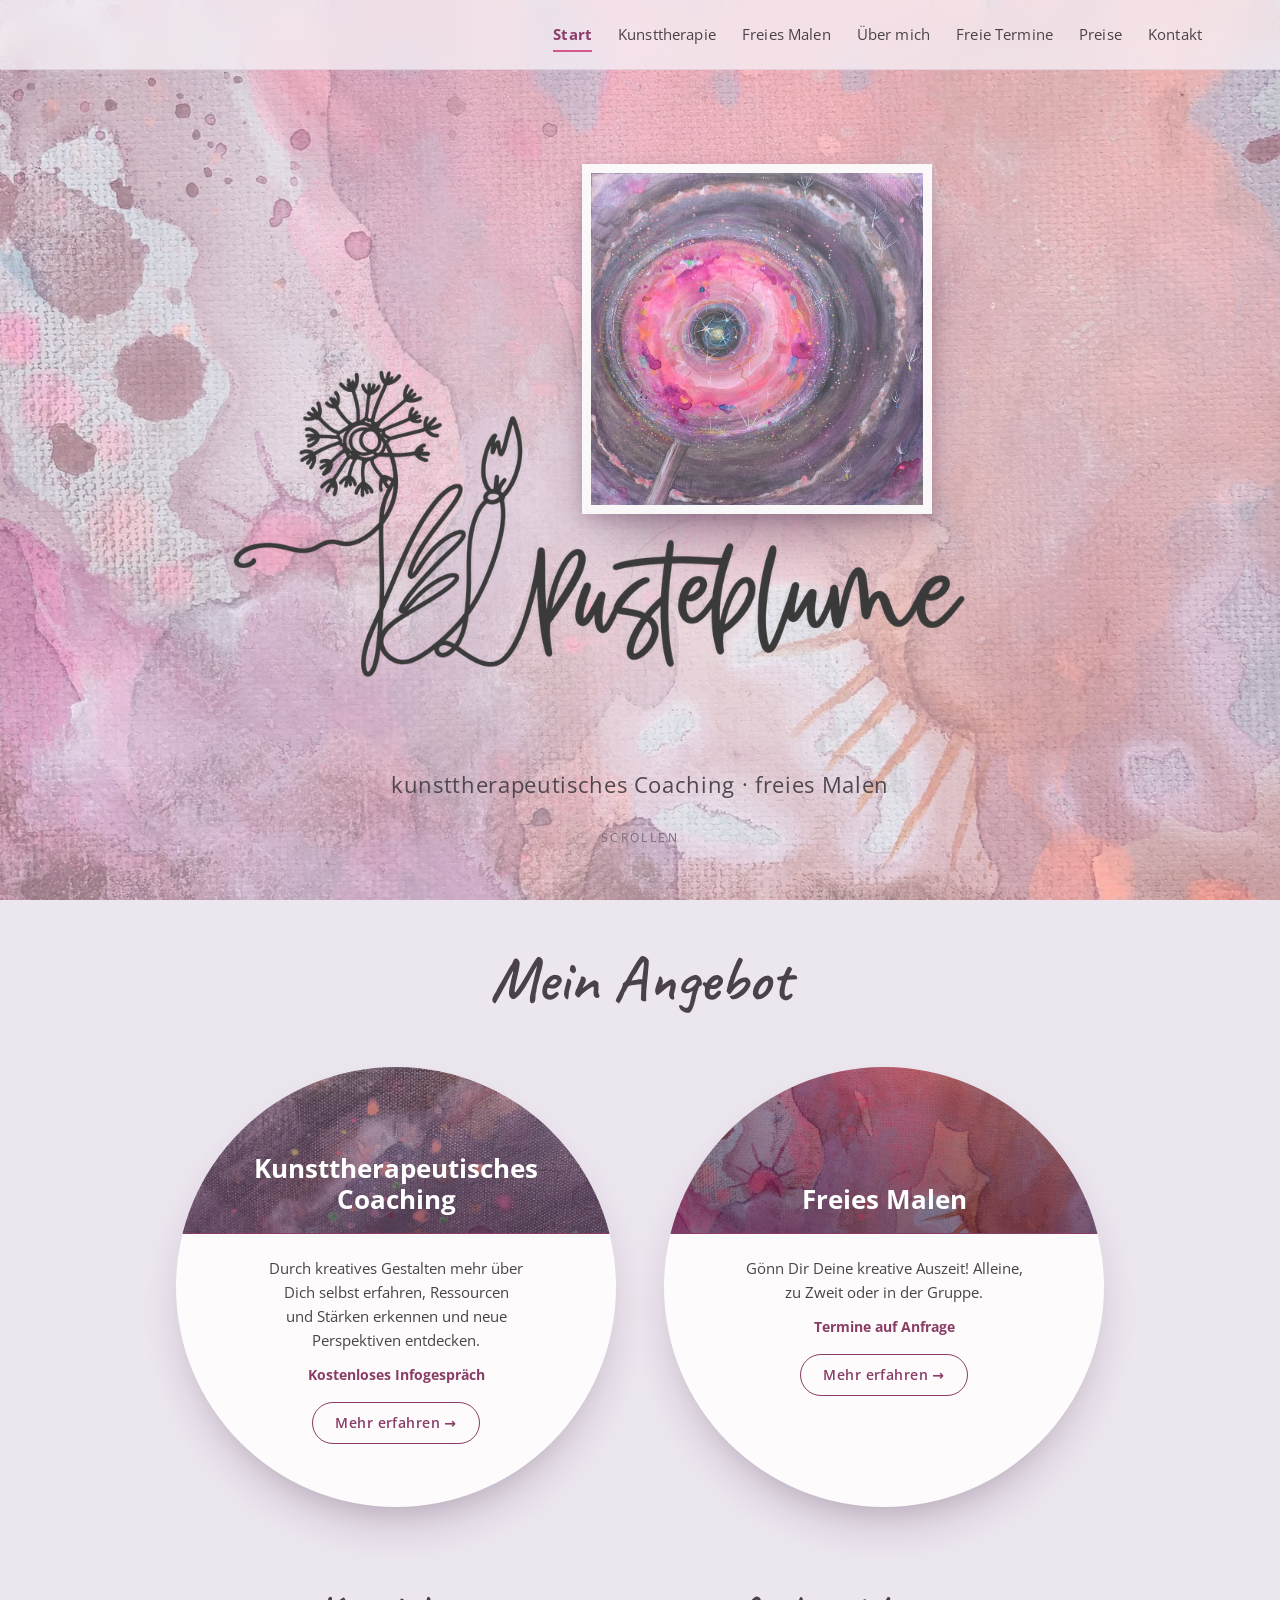
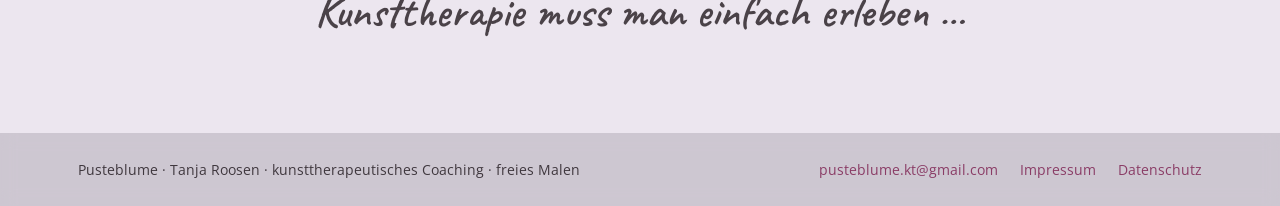
==== index.html @ 1e56caef "Update versioning for CSS and JS assets to v6; enhance hero section layout and styles" ====
<!DOCTYPE html>
<html lang="de">
<head>
<meta charset="utf-8">
<meta name="viewport" content="width=device-width, initial-scale=1">
<title>Pusteblume – kunsttherapeutisches Coaching · freies Malen</title>
<meta name="description" content="Pusteblume – kunsttherapeutisches Coaching und freies Malen mit Tanja Roosen. Kostenloses Infogespräch.">
<meta property="og:title" content="Pusteblume – kunsttherapeutisches Coaching · freies Malen">
<meta property="og:description" content="Pusteblume – kunsttherapeutisches Coaching und freies Malen mit Tanja Roosen. Kostenloses Infogespräch.">
<meta property="og:type" content="website">
<meta property="og:image" content="assets/img/og-image.jpg">
<meta name="theme-color" content="#f6f0f6">
<link rel="icon" type="image/png" href="assets/img/favicon.png">
<link rel="apple-touch-icon" href="assets/img/apple-touch-icon.png">
<link rel="preload" href="assets/fonts/opensans-latin.woff2" as="font" type="font/woff2" crossorigin>
<link rel="stylesheet" href="assets/css/style.css?v=6">
<script defer src="https://stats.liminal-v.de/script.js" data-website-id="0924e487-20f0-47fb-a260-cd0d172adaa6"></script>
</head>
<body>
<div class="bg" aria-hidden="true"></div>
<div class="bg-veil" aria-hidden="true"></div>
<div class="bg-start" aria-hidden="true"></div>

<a class="skip-link" href="#inhalt">Zum Inhalt springen</a>
<div class="page">
  <header class="site-header">
    <div class="site-header__inner">
      <a class="site-header__logo" href="index.html" style="opacity:0"><img src="assets/img/logo.webp" alt="Pusteblume – zur Startseite" width="102" height="44"></a>
      <button class="nav-toggle" type="button" aria-expanded="false" aria-controls="nav" aria-label="Menü öffnen">
        <span></span><span></span><span></span>
      </button>
      <nav class="nav" id="nav" aria-label="Hauptnavigation">
        <a href="index.html" aria-current="page">Start</a>
        <a href="kunsttherapie.html">Kunsttherapie</a>
        <a href="freies-malen.html">Freies Malen</a>
        <a href="ueber-mich.html">Über mich</a>
        <a href="termine.html">Freie Termine</a>
        <a href="preise.html">Preise</a>
        <a href="kontakt.html">Kontakt</a>
      </nav>
    </div>
  </header>

  <main id="inhalt">

    <section class="hero">
      <div class="hero__content">
        <div class="hero__art">
          <div class="hero__painting">
            <img src="assets/img/startbild.webp" alt="Gemälde einer Pusteblume" width="1100" height="1100" fetchpriority="high">
          </div>
          <img class="hero__logo" src="assets/img/logo.webp" alt="Pusteblume" width="1000" height="433">
        </div>
        <h1 class="hero__tagline">kunsttherapeutisches Coaching · freies Malen</h1>
      </div>
      <div class="hero__scroll" aria-hidden="true">scrollen</div>
    </section>

    <section class="offers" id="angebot" aria-labelledby="angebot-title">
      <h2 class="offers__title" id="angebot-title">Mein Angebot</h2>
      <div class="offers__grid">
        <article class="offer">
          <div class="offer__head">
            <div class="offer__bg" style="background-image:url('assets/img/leinwand-lila.webp')"></div>
            <h3>Kunsttherapeutisches Coaching</h3>
          </div>
          <div class="offer__body">
            <p>Durch kreatives Gestalten mehr über Dich selbst erfahren, Ressourcen und Stärken erkennen und neue Perspektiven entdecken.</p>
            <p class="offer__note">Kostenloses Infogespräch</p>
            <a class="btn btn--outline btn--pill" href="kunsttherapie.html">Mehr erfahren →</a>
          </div>
        </article>
        <article class="offer">
          <div class="offer__head">
            <div class="offer__bg" style="background-image:url('assets/img/aquarell-orange.webp')"></div>
            <h3>Freies Malen</h3>
          </div>
          <div class="offer__body">
            <p>Gönn Dir Deine kreative Auszeit! Alleine, zu Zweit oder in der Gruppe.</p>
            <p class="offer__note">Termine auf Anfrage</p>
            <a class="btn btn--outline btn--pill" href="freies-malen.html">Mehr erfahren →</a>
          </div>
        </article>
      </div>

      <p class="closing">Kunsttherapie muss man einfach erleben …</p>
    </section>
  </main>

  <footer class="site-footer">
    <div class="site-footer__inner">
      <div>Pusteblume · Tanja Roosen · kunsttherapeutisches Coaching · freies Malen</div>
      <div class="site-footer__links">
        <a href="mailto:pusteblume.kt@gmail.com">pusteblume.kt@gmail.com</a>
        <a href="impressum.html">Impressum</a>
        <a href="datenschutz.html">Datenschutz</a>
      </div>
    </div>
  </footer>
</div>

<script src="assets/js/config.js?v=6"></script>
<script src="assets/js/main.js?v=6"></script>
</body>
</html>
---- assets/css/style.css ----
/* ==========================================================================
   Pusteblume – kunsttherapeutisches Coaching · freies Malen
   ========================================================================== */

/* ---------- Schriften (lokal eingebunden, keine Verbindung zu Google) ---------- */

@font-face {
  font-family: 'Caveat'; font-style: normal; font-weight: 500 600; font-display: swap;
  src: url('../fonts/caveat-latin-ext.woff2') format('woff2');
  unicode-range: U+0100-02BA, U+02BD-02C5, U+02C7-02CC, U+02CE-02D7, U+02DD-02FF, U+0304, U+0308, U+0329, U+1D00-1DBF, U+1E00-1E9F, U+1EF2-1EFF, U+2020, U+20A0-20AB, U+20AD-20C4, U+2113, U+2C60-2C7F, U+A720-A7FF;
}

@font-face {
  font-family: 'Caveat'; font-style: normal; font-weight: 500 600; font-display: swap;
  src: url('../fonts/caveat-latin.woff2') format('woff2');
  unicode-range: U+0000-00FF, U+0131, U+0152-0153, U+02BB-02BC, U+02C6, U+02DA, U+02DC, U+0304, U+0308, U+0329, U+2000-206F, U+20AC, U+2122, U+2191, U+2193, U+2212, U+2215, U+FEFF, U+FFFD;
}

@font-face {
  font-family: 'Open Sans'; font-style: normal; font-weight: 400 700; font-display: swap;
  src: url('../fonts/opensans-latin-ext.woff2') format('woff2');
  unicode-range: U+0100-02BA, U+02BD-02C5, U+02C7-02CC, U+02CE-02D7, U+02DD-02FF, U+0304, U+0308, U+0329, U+1D00-1DBF, U+1E00-1E9F, U+1EF2-1EFF, U+2020, U+20A0-20AB, U+20AD-20C4, U+2113, U+2C60-2C7F, U+A720-A7FF;
}

@font-face {
  font-family: 'Open Sans'; font-style: normal; font-weight: 400 700; font-display: swap;
  src: url('../fonts/opensans-latin.woff2') format('woff2');
  unicode-range: U+0000-00FF, U+0131, U+0152-0153, U+02BB-02BC, U+02C6, U+02DA, U+02DC, U+0304, U+0308, U+0329, U+2000-206F, U+20AC, U+2122, U+2191, U+2193, U+2212, U+2215, U+FEFF, U+FFFD;
}

:root {
  --text: #4a4248;
  --text-soft: #5e5560;
  --text-muted: #7a6c78;
  --accent: #8a3d66;
  --accent-hover: #a2467a;
  --accent-bright: #c2457f;
  --dot: #d6578c;
  --paper: #fdfbfc;
  --card: rgba(250, 246, 250, 0.88);
  --border: #cbbcca;
  --line: rgba(120, 90, 120, 0.12);
  --shadow: 0 24px 50px -22px rgba(70, 40, 70, 0.45);
  --shadow-soft: 0 20px 44px -26px rgba(70, 40, 70, 0.4);
  --font-script: 'Caveat', cursive;
  --font-body: 'Open Sans', system-ui, sans-serif;
  --container: 1180px;
  --gutter: 28px;
  --header-h: 69px;
}

@media (max-width: 860px) {
  :root { --gutter: 20px; --header-h: 61px; }
}

*, *::before, *::after { box-sizing: border-box; }

[hidden] { display: none !important; }

html, body { margin: 0; padding: 0; }
html { background: #efe5ec; }
html {
  scroll-behavior: smooth;
  scroll-padding-top: calc(var(--header-h) + 16px);
  -webkit-text-size-adjust: 100%;
  text-size-adjust: 100%;
}

body {
  font-family: var(--font-body);
  color: var(--text);
  background: #ece6ef;
  -webkit-font-smoothing: antialiased;
  -webkit-tap-highlight-color: transparent;
  line-height: 1.5;
}
body.nav-open { overflow: hidden; }

img { max-width: 100%; height: auto; display: block; }

a { color: var(--accent); text-decoration: none; transition: color .2s; }
a:hover { color: var(--accent-bright); }

input, textarea, select, button { font-family: inherit; }

:focus-visible { outline: 2px solid var(--dot); outline-offset: 3px; }

.skip-link {
  position: absolute; left: 12px; top: -60px; z-index: 100;
  background: var(--accent); color: #fff; padding: 10px 16px; font-size: 14px; font-weight: 600;
}
.skip-link:focus { top: 12px; color: #fff; }

/* ---------- Hintergrund ---------- */

.bg, .bg-veil, .bg-start { position: fixed; inset: 0; z-index: 0; }
.bg { background: url('../img/bg-aquarell-rosa.webp') center / cover no-repeat; }
.bg-veil { background: rgba(247, 242, 246, 0.68); }
.bg-start { pointer-events: none; }
.bg-start::before, .bg-start::after { content: ""; position: absolute; inset: 0; }
.bg-start::before {
  background: url('../img/bg-aquarell-orange.webp') center / cover no-repeat;
  filter: hue-rotate(-10deg) saturate(0.85) brightness(1.04);
}
.bg-start::after {
  background: radial-gradient(ellipse at 50% 55%,
    rgba(255, 247, 250, 0.75) 0%, rgba(255, 244, 248, 0.5) 50%, rgba(255, 242, 247, 0.35) 100%);
}

.page {
  position: relative; z-index: 1;
  min-height: 100vh;
  display: flex; flex-direction: column;
}
main { flex: 1; }

/* ---------- Header & Navigation ---------- */

.site-header {
  position: sticky; top: 0; z-index: 20;
  background: rgba(246, 240, 246, 0.78);
  -webkit-backdrop-filter: blur(12px); backdrop-filter: blur(12px);
  border-bottom: 1px solid var(--line);
}
.site-header__inner {
  max-width: var(--container); margin: 0 auto; padding: 12px var(--gutter);
  min-height: var(--header-h);
  display: flex; align-items: center; justify-content: space-between; gap: 24px;
}
.site-header__logo { display: flex; align-items: center; flex: none; transition: opacity .3s; }
.site-header__logo img { height: 44px; width: auto; }

.nav { display: flex; align-items: center; gap: 2px 26px; }
.nav a {
  position: relative; padding: 8px 0; font-size: 15px; letter-spacing: 0.01em;
  color: var(--text); white-space: nowrap;
}
.nav a::after {
  content: ""; position: absolute; left: 0; right: 0; bottom: 2px; height: 1.5px;
  background: var(--dot); transform: scaleX(0); transform-origin: left; transition: transform .25s ease;
}
.nav a:hover { color: var(--accent); }
.nav a:hover::after { transform: scaleX(1); opacity: .5; }
.nav a[aria-current="page"] { color: var(--accent); font-weight: 700; }
.nav a[aria-current="page"]::after { transform: scaleX(1); opacity: 1; }

.nav-toggle {
  display: none; position: relative; width: 44px; height: 44px; margin-right: -10px;
  border: none; background: none; padding: 0; cursor: pointer; color: var(--text);
}
.nav-toggle span {
  position: absolute; left: 11px; right: 11px; height: 1.8px; border-radius: 2px;
  background: currentColor; transition: transform .3s ease, opacity .2s ease;
}
.nav-toggle span:nth-child(1) { top: 15px; }
.nav-toggle span:nth-child(2) { top: 21px; }
.nav-toggle span:nth-child(3) { top: 27px; }
.nav-toggle[aria-expanded="true"] span:nth-child(1) { transform: translateY(6px) rotate(45deg); }
.nav-toggle[aria-expanded="true"] span:nth-child(2) { opacity: 0; }
.nav-toggle[aria-expanded="true"] span:nth-child(3) { transform: translateY(-6px) rotate(-45deg); }

@media (max-width: 1000px) {
  .nav { gap: 2px 18px; }
  .nav a { font-size: 14px; }
}

@media (max-width: 860px) {
  .site-header { -webkit-backdrop-filter: none; backdrop-filter: none; background: rgba(247, 241, 247, 0.96); }
  .site-header__inner { padding-top: 8px; padding-bottom: 8px; }
  .site-header__logo img { height: 38px; }
  .nav-toggle { display: block; }

  .nav {
    /* absolute statt fixed: backdrop-filter am Header wäre sonst der Bezugsrahmen */
    position: absolute; left: 0; right: 0; top: 100%;
    height: calc(100vh - var(--header-h)); height: calc(100dvh - var(--header-h));
    flex-direction: column; align-items: stretch; gap: 0;
    padding: 12px var(--gutter) calc(32px + env(safe-area-inset-bottom));
    background: rgba(246, 240, 246, 0.98);
    overflow-y: auto; overscroll-behavior: contain;
    display: none;
  }
  .nav.is-open { display: flex; animation: nav-in .22s ease; }
  .nav a {
    display: flex; align-items: center; gap: 12px;
    padding: 16px 4px; font-size: 19px; border-bottom: 1px solid var(--line);
  }
  .nav a::after { display: none; }
  .nav a[aria-current="page"]::before {
    content: ""; width: 8px; height: 8px; border-radius: 50%; background: var(--dot); flex: none;
  }
}

@keyframes nav-in { from { opacity: 0; transform: translateY(-8px); } to { opacity: 1; transform: none; } }

/* ---------- Typografie & Bausteine ---------- */

.eyebrow {
  font-size: 13px; letter-spacing: 0.18em; text-transform: uppercase;
  color: var(--accent); font-weight: 600;
}
.script-title {
  margin: 0; font-family: var(--font-script); font-weight: 600;
  font-size: clamp(44px, 7vw, 60px); line-height: 1.05; color: var(--text);
}
.lead { margin: 0; font-size: 17px; line-height: 1.75; text-wrap: pretty; }
.lead--strong { font-size: 18px; font-weight: 600; }

.stack { display: flex; flex-direction: column; gap: 22px; }
.stack--tight { gap: 16px; }
.stack .eyebrow + .script-title,
.stack .eyebrow + .kt-title { margin-top: -6px; }

.btn {
  display: inline-flex; align-items: center; justify-content: center; gap: 8px;
  min-height: 46px; border: 1.5px solid var(--accent); background: var(--accent); color: #fff;
  padding: 11px 24px; font-size: 14px; font-weight: 600; letter-spacing: 0.03em; line-height: 1.3;
  cursor: pointer; text-align: center; transition: background .2s, color .2s, border-color .2s;
}
.btn:hover { background: var(--accent-hover); border-color: var(--accent-hover); color: #fff; }
.btn--outline { background: transparent; color: var(--accent); }
.btn--outline:hover { background: var(--accent); border-color: var(--accent); color: #fff; }
.btn--pill { border-radius: 999px; min-height: 42px; padding: 8px 22px; }

.btn-row { display: flex; gap: 14px; flex-wrap: wrap; margin-top: 8px; }

.photo-frame {
  background: #f7f3f6; padding: 10px;
  box-shadow: 0 24px 50px -20px rgba(70, 40, 70, 0.45);
}
.photo-frame img { width: 100%; height: auto; }

.section {
  max-width: var(--container); margin: 0 auto; padding: 72px var(--gutter) 110px;
}
.split {
  display: grid; grid-template-columns: repeat(auto-fit, minmax(min(100%, 420px), 1fr));
  gap: 64px; align-items: start;
}
.split--center { align-items: center; }
/* Einspaltig: Bilder nicht über die ganze Breite aufblähen */
@media (max-width: 904px) {
  .split > .photo-frame, .split > .art-frame { width: calc(100% - 12px); max-width: 520px; justify-self: center; }
}
.measure { max-width: 760px; }

@media (max-width: 860px) {
  .section { padding: 40px var(--gutter) 72px; }
  .split { gap: 36px; }
  .lead { font-size: 16px; line-height: 1.7; hyphens: auto; -webkit-hyphens: auto; }
  .lead--strong { font-size: 17px; }
  .stack { gap: 18px; }
}

@media (max-width: 520px) {
  .btn-row .btn, .cta-box .btn, .price-footer .btn, .form button[type="submit"] { width: 100%; }
}

/* ---------- Startseite ---------- */

.hero {
  min-height: calc(100vh - var(--header-h)); min-height: calc(100svh - var(--header-h));
  display: flex; flex-direction: column; align-items: center; justify-content: center;
  gap: 12px; padding: 24px 0 60px; position: relative; overflow: hidden;
}
.hero__content {
  display: flex; flex-direction: column; align-items: center; gap: 20px;
  padding: 16px 24px; margin-top: 6vh;
  width: min(940px, 92vw, 98vh);
  will-change: transform, opacity;
}
.hero__art { position: relative; width: 100%; aspect-ratio: 100 / 70; }
.hero__painting {
  position: absolute; top: 0; left: 43%; width: 42%;
  background: #fbf8fa; padding: 1.1%;
  box-shadow: 0 30px 60px -20px rgba(60, 30, 60, 0.55), 0 6px 16px rgba(60, 30, 60, 0.18);
}
.hero__painting img { width: 100%; aspect-ratio: 1 / 1; object-fit: cover; }
.hero__logo { position: absolute; left: 0; top: 34%; width: 92%; }
.hero__tagline {
  margin: 0; font-weight: 400;
  font-size: clamp(15px, 2.2vw, 22px); letter-spacing: 0.03em; color: #4f4650; text-align: center;
}
.hero__scroll {
  font-size: 12px; letter-spacing: 0.2em; text-transform: uppercase; color: var(--text-muted);
}


.offers { max-width: 1080px; margin: 0 auto; padding: 40px var(--gutter) 96px; }
.offers__title {
  font-family: var(--font-script); font-weight: 600; font-size: clamp(48px, 8vw, 64px);
  line-height: 1; text-align: center; margin: 0 0 56px;
}
.offers__grid { display: flex; flex-wrap: wrap; justify-content: center; gap: clamp(20px, 4vw, 48px); }

.offer {
  position: relative; width: min(440px, max(300px, calc(50% - 24px)));
  aspect-ratio: 1 / 1; border-radius: 50%; overflow: hidden;
  box-shadow: var(--shadow); display: flex; flex-direction: column; background: var(--paper);
}
.offer__head {
  position: relative; flex: 0 0 38%;
  display: flex; align-items: flex-end; justify-content: center;
  padding: 0 14% 18px; border-bottom: 1.5px solid var(--accent);
}
.offer__bg, .offer__head::after { position: absolute; inset: 0; }
.offer__bg { background-size: cover; background-position: center; }
.offer__head::after { content: ""; background: linear-gradient(180deg, rgba(70, 40, 70, 0.25), rgba(70, 40, 70, 0.55)); }
.offer__head h3 {
  position: relative; z-index: 1; margin: 0; font-size: clamp(20px, 2.4vw, 26px);
  font-weight: 700; line-height: 1.2; color: #fff; text-align: center; text-wrap: balance;
}
.offer__body {
  flex: 1; display: flex; flex-direction: column; align-items: center; gap: 12px;
  text-align: center; padding: 22px 17% 0;
}
.offer__body p { margin: 0; font-size: 15px; line-height: 1.6; text-wrap: pretty; }
.offer__body .offer__note { font-size: 14px; font-weight: 700; color: var(--accent); }
.offer__body .btn { margin-top: 4px; }

/* Unterhalb von 920px werden aus den Kreisen abgerundete Karten */
@media (max-width: 920px) {
  .offers { padding-top: 64px; padding-bottom: 72px; }
  .offers__title { margin-bottom: 32px; }
  .offers__grid { gap: 24px; align-items: stretch; }
  .offer { width: calc(50% - 12px); max-width: 440px; aspect-ratio: auto; border-radius: 28px; }
  .offer__head { flex: none; min-height: 132px; padding: 0 24px 18px; }
  .offer__head h3 { font-size: 23px; }
  .offer__body { padding: 22px 26px 28px; gap: 12px; }
  .offer__body p { font-size: 15.5px; }
  .offer__body .btn { margin-top: auto; }
}
@media (max-width: 640px) {
  .offer { width: 100%; }
}

.closing {
  text-align: center; margin: 80px 0 0; text-wrap: balance;
  font-family: var(--font-script); font-size: clamp(34px, 5vw, 44px); font-weight: 600; line-height: 1.15;
}
@media (max-width: 640px) { .closing { margin-top: 56px; } }

/* ---------- Kunsttherapie ---------- */

.kt-title { margin: 0; font-size: clamp(28px, 4vw, 36px); line-height: 1.25; font-weight: 700; text-wrap: balance; }
.kt-quote { margin: 0; font-family: var(--font-script); font-size: clamp(29px, 4vw, 34px); line-height: 1.2; color: var(--text-soft); }

.dot-list { list-style: none; margin: 0; padding: 0; display: flex; flex-direction: column; gap: 10px; }
.dot-list li { display: flex; gap: 14px; align-items: baseline; font-size: 17px; line-height: 1.6; }
.dot-list li::before {
  content: ""; width: 9px; height: 9px; border-radius: 50%; background: var(--dot);
  flex: none; transform: translateY(-1px);
}
@media (max-width: 860px) { .dot-list li { font-size: 16px; } }

.cta-box {
  margin-top: 10px; padding: 22px 26px; background: rgba(250, 246, 250, 0.8);
  display: flex; flex-wrap: wrap; gap: 16px; align-items: center; justify-content: space-between;
}
.cta-box strong { display: block; font-size: 17px; }
.cta-box span { font-size: 15px; color: var(--text-soft); }
@media (max-width: 520px) { .cta-box { padding: 20px; } }

.art-frame {
  background: var(--paper); padding: 22px;
  border: 1px solid rgba(138, 61, 102, 0.35); outline: 8px solid #b98aa3;
  box-shadow: 0 26px 50px -24px rgba(70, 40, 70, 0.4);
  margin: 8px;
}
@media (min-width: 905px) { .art-frame { position: sticky; top: calc(var(--header-h) + 40px); } }
@media (max-width: 860px) { .art-frame { padding: 14px; outline-width: 6px; margin: 6px; } }
.art-frame img { width: 100%; height: auto; }

.signature { font-family: var(--font-script); font-size: 36px; color: var(--accent); margin-top: 6px; }

/* ---------- Termine ---------- */

.termine { display: flex; flex-direction: column; gap: 14px; margin-top: 32px; max-width: 860px; }
.termin {
  background: var(--card); box-shadow: 0 12px 30px -20px rgba(70, 40, 70, 0.4);
  padding: 22px 26px; display: grid; grid-template-columns: 64px 1fr auto; gap: 18px 28px; align-items: center;
}
.termin__date { display: flex; flex-direction: column; align-items: center; }
.termin__day { font-size: 30px; font-weight: 700; line-height: 1; color: var(--accent); }
.termin__month { font-size: 12px; letter-spacing: 0.12em; text-transform: uppercase; color: var(--text-soft); margin-top: 4px; }
.termin__info { display: flex; flex-direction: column; gap: 3px; min-width: 0; }
.termin__title { font-size: 17px; font-weight: 700; line-height: 1.35; }
.termin__meta { font-size: 15px; color: var(--text-soft); }
.termin__seats { font-size: 13px; font-weight: 600; color: var(--dot); }
.termine__empty { background: var(--card); padding: 26px; font-size: 16px; line-height: 1.7; margin: 0; }

@media (max-width: 600px) {
  .termin { grid-template-columns: 52px 1fr; gap: 16px 16px; padding: 20px; }
  .termin__day { font-size: 28px; }
  .termin .btn { grid-column: 1 / -1; width: 100%; }
}

/* ---------- Preise ---------- */

.price-grid {
  display: grid; grid-template-columns: repeat(auto-fit, minmax(min(100%, 380px), 1fr));
  gap: 36px; margin: 40px 0 32px;
}
.price-card { background: var(--card); box-shadow: var(--shadow-soft); padding: 30px 30px 14px; }
.price-card h2 {
  margin: 0 0 14px; font-family: var(--font-script); font-size: 44px; line-height: 1;
  font-weight: 600; color: var(--accent);
}
.price-list { list-style: none; margin: 0; padding: 0; }
.price-list li {
  display: flex; justify-content: space-between; align-items: baseline; gap: 16px;
  padding: 14px 0; border-top: 1px solid rgba(138, 61, 102, 0.18);
}
.price-list .name { display: block; font-size: 16px; font-weight: 600; }
.price-list .info { display: block; font-size: 14px; color: var(--text-soft); }
.price-list .price { font-size: 18px; font-weight: 700; white-space: nowrap; }
.price-footer { display: flex; flex-wrap: wrap; gap: 16px; align-items: center; justify-content: space-between; }
.price-footer p { margin: 0; font-size: 14px; color: var(--text-soft); }

@media (max-width: 600px) {
  .price-grid { gap: 20px; margin-top: 28px; }
  .price-card { padding: 24px 20px 8px; }
  .price-card h2 { font-size: 40px; }
}

/* ---------- Kontakt ---------- */

.contact {
  display: grid; grid-template-columns: minmax(0, 5fr) minmax(0, 6fr); gap: 64px; align-items: start;
}
.contact__title { font-size: clamp(52px, 8vw, 64px); }
.contact__sub { margin: 0; font-size: 26px; }
.contact__details { display: flex; flex-direction: column; gap: 10px; font-size: 16px; margin-top: 8px; }
.contact__details a { overflow-wrap: anywhere; }
.contact__logo { width: 240px; margin-top: 24px; }

@media (max-width: 860px) {
  .contact { grid-template-columns: 1fr; gap: 32px; }
  .contact__sub { font-size: 22px; margin-top: -6px; }
  .contact__logo { display: none; }
}

.card { background: var(--card); box-shadow: var(--shadow-soft); padding: 32px; }
@media (max-width: 600px) { .card { padding: 24px 20px; } }

.form { display: flex; flex-direction: column; gap: 18px; }
.form label {
  display: flex; flex-direction: column; gap: 6px;
  font-size: 13px; font-weight: 600; letter-spacing: 0.04em; color: var(--text-soft);
}
.form input, .form select, .form textarea {
  font-size: 16px; padding: 12px; border: 1px solid var(--border); background: #fff;
  color: var(--text); border-radius: 0; width: 100%; min-height: 48px;
  -webkit-appearance: none; appearance: none;
}
.form select {
  padding-right: 40px; cursor: pointer;
  background: #fff url("data:image/svg+xml,%3Csvg xmlns='http://www.w3.org/2000/svg' width='12' height='8' viewBox='0 0 12 8'%3E%3Cpath d='M1 1.5l5 5 5-5' fill='none' stroke='%238a3d66' stroke-width='1.6' stroke-linecap='round' stroke-linejoin='round'/%3E%3C/svg%3E") no-repeat right 14px center;
}
.form textarea { resize: vertical; line-height: 1.5; min-height: 140px; }
.form input:focus, .form select:focus, .form textarea:focus { outline: 2px solid var(--dot); outline-offset: 0; border-color: transparent; }
.form .checkbox {
  flex-direction: row; align-items: flex-start; gap: 12px; cursor: pointer;
  font-weight: 400; letter-spacing: 0; font-size: 14px; line-height: 1.55;
}
.form .checkbox input {
  -webkit-appearance: auto; appearance: auto;
  width: 20px; height: 20px; min-height: 0; margin: 1px 0 0; padding: 0; flex: none;
  accent-color: var(--accent); cursor: pointer;
}
.form .hp { display: none; }
.form button[type="submit"] { align-self: flex-start; padding: 13px 28px; font-size: 15px; min-height: 50px; }
.form button[disabled] { opacity: .6; cursor: progress; }
.form__error { margin: 0; color: #b0303f; font-size: 14px; line-height: 1.6; }

.thanks { display: flex; flex-direction: column; gap: 12px; padding: 20px 0; }
.thanks h2 { margin: 0; font-family: var(--font-script); font-size: 44px; color: var(--accent); line-height: 1; font-weight: 600; outline: none; }
.thanks p { margin: 0; font-size: 17px; line-height: 1.7; }
.link-btn {
  align-self: flex-start; border: none; background: none; color: var(--accent); padding: 4px 0;
  font-size: 14px; cursor: pointer; text-decoration: underline; text-underline-offset: 4px;
}

/* ---------- Rechtliches ---------- */

.legal > * { max-width: 760px; }
.legal .script-title { margin: 8px 0 12px; }
.legal h2 { font-size: 20px; line-height: 1.35; margin: 36px 0 8px; }
.legal p, .legal li { font-size: 16px; line-height: 1.75; }
.legal p { margin: 0 0 12px; }
.legal ul { padding-left: 22px; margin: 0 0 12px; }
.legal a { overflow-wrap: anywhere; }
.legal .todo { background: #fff3c4; color: inherit; padding: 2px 6px; }
.legal__date { margin-top: 40px !important; color: var(--text-soft); }

@media (max-width: 860px) {
  .legal h2 { font-size: 18px; margin-top: 30px; }
  .legal p, .legal li { font-size: 15.5px; hyphens: auto; -webkit-hyphens: auto; }
}

/* ---------- Footer ---------- */

.site-footer {
  background: rgba(150, 140, 155, 0.35);
  -webkit-backdrop-filter: blur(8px); backdrop-filter: blur(8px);
}
.site-footer__inner {
  max-width: var(--container); margin: 0 auto; padding: 26px var(--gutter);
  display: flex; flex-wrap: wrap; gap: 12px 28px; justify-content: space-between; align-items: center;
  font-size: 14px; color: #3f383e;
}
.site-footer__links { display: flex; gap: 6px 22px; flex-wrap: wrap; }

@media (max-width: 860px) {
  .site-footer { -webkit-backdrop-filter: none; backdrop-filter: none; background: #d9d1dc; }
  .site-footer__inner {
    flex-direction: column; align-items: flex-start; gap: 14px;
    padding: 28px var(--gutter) calc(28px + env(safe-area-inset-bottom));
  }
  .site-footer__links a { padding: 4px 0; }
  .site-footer__links a:first-child { flex-basis: 100%; }
}

@media (prefers-reduced-motion: reduce) {
  html { scroll-behavior: auto; }
  .hero__content { will-change: auto; }
  .nav, .nav a::after, .nav-toggle span { transition: none !important; }
}
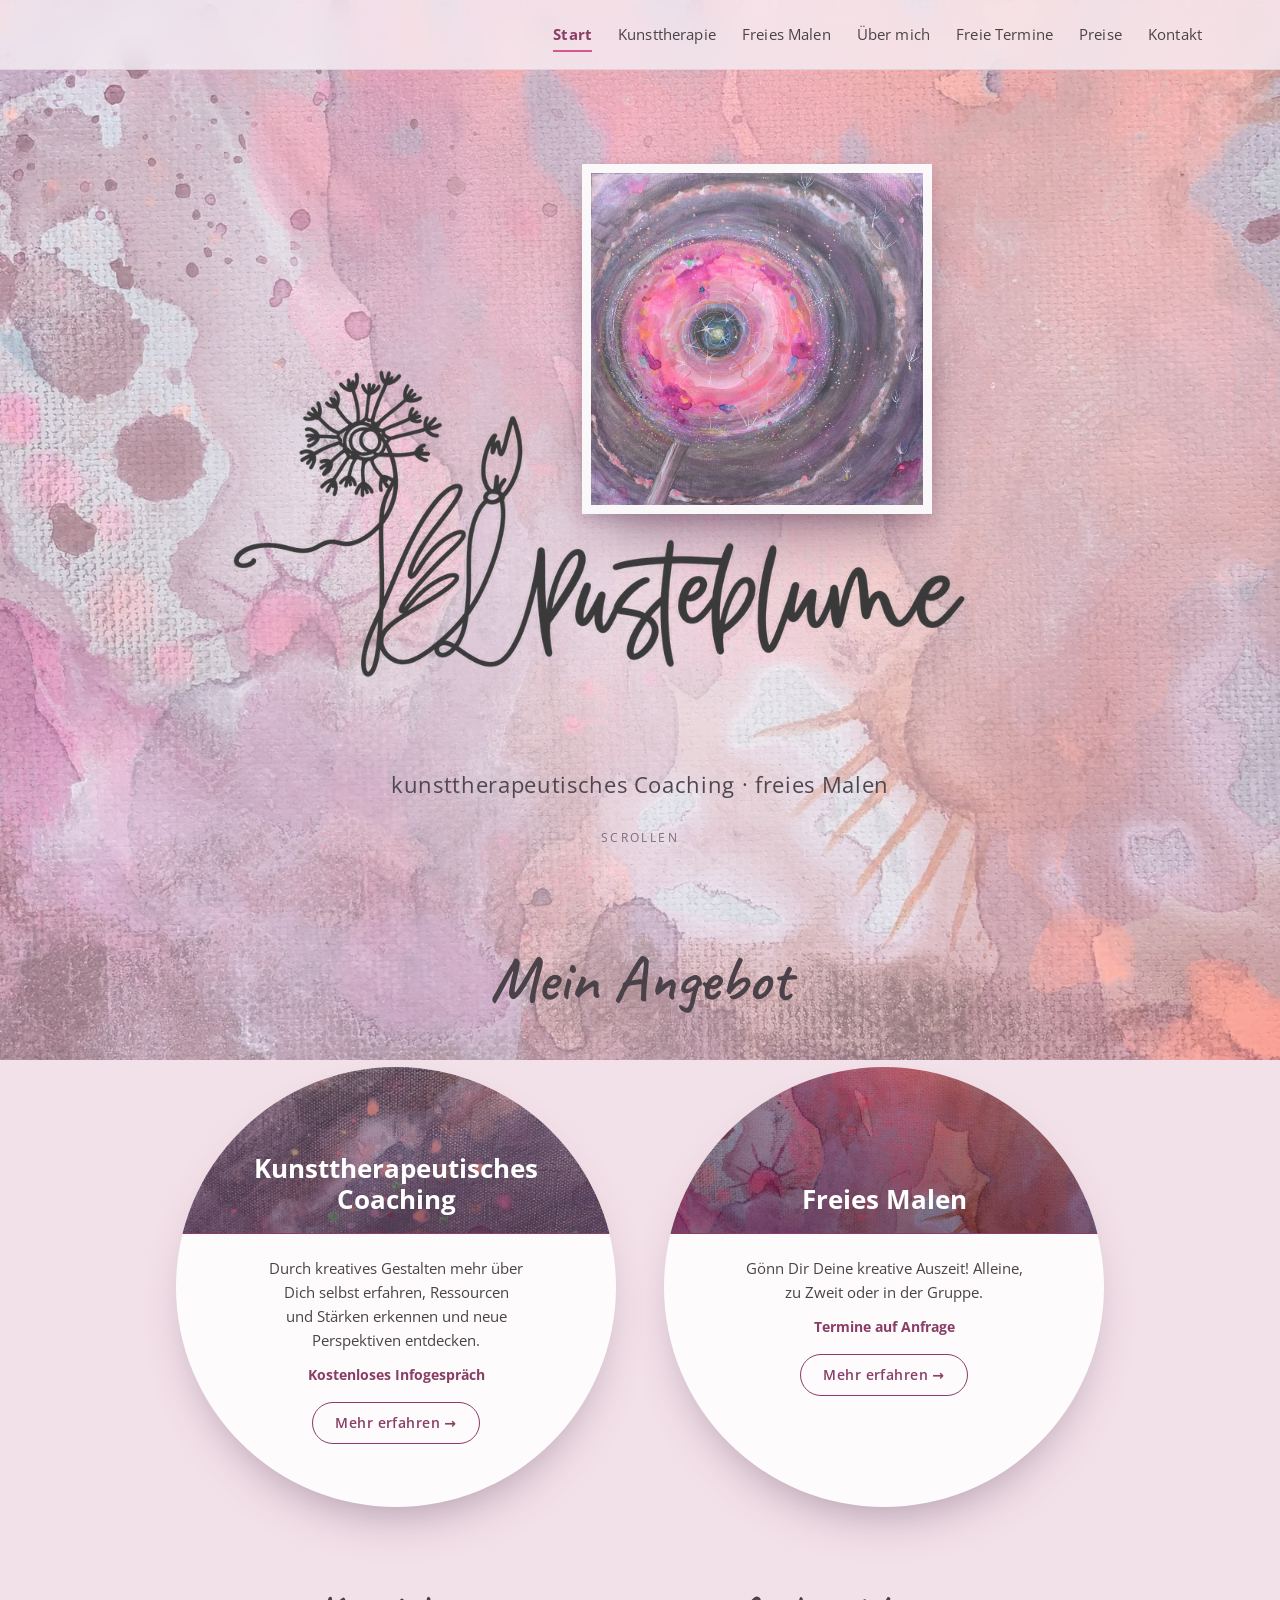
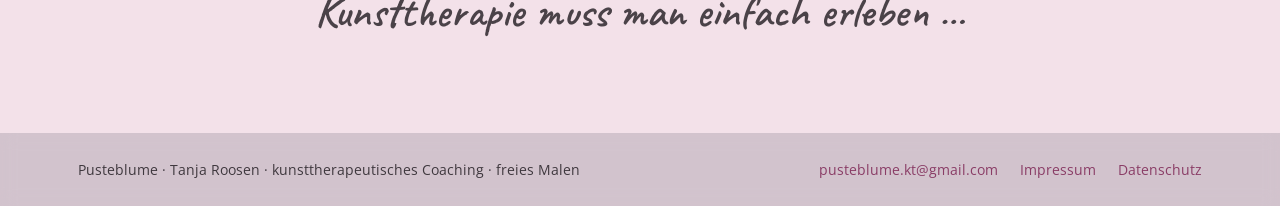
==== commit fd61fdc3: "Update versioning for CSS and JS assets to v6; enhance hero section layout and styles" ====
--- a/index.html
+++ b/index.html
@@ -2,7 +2,7 @@
 <html lang="de">
 <head>
 <meta charset="utf-8">
-<meta name="viewport" content="width=device-width, initial-scale=1">
+<meta name="viewport" content="width=device-width, initial-scale=1, viewport-fit=cover">
 <title>Pusteblume – kunsttherapeutisches Coaching · freies Malen</title>
 <meta name="description" content="Pusteblume – kunsttherapeutisches Coaching und freies Malen mit Tanja Roosen. Kostenloses Infogespräch.">
 <meta property="og:title" content="Pusteblume – kunsttherapeutisches Coaching · freies Malen">
@@ -13,7 +13,7 @@
 <link rel="icon" type="image/png" href="assets/img/favicon.png">
 <link rel="apple-touch-icon" href="assets/img/apple-touch-icon.png">
 <link rel="preload" href="assets/fonts/opensans-latin.woff2" as="font" type="font/woff2" crossorigin>
-<link rel="stylesheet" href="assets/css/style.css?v=6">
+<link rel="stylesheet" href="assets/css/style.css?v=8">
 <script defer src="https://stats.liminal-v.de/script.js" data-website-id="0924e487-20f0-47fb-a260-cd0d172adaa6"></script>
 </head>
 <body>
@@ -99,7 +99,7 @@
   </footer>
 </div>
 
-<script src="assets/js/config.js?v=6"></script>
-<script src="assets/js/main.js?v=6"></script>
+<script src="assets/js/config.js?v=8"></script>
+<script src="assets/js/main.js?v=8"></script>
 </body>
 </html>
--- a/assets/css/style.css
+++ b/assets/css/style.css
@@ -58,7 +58,8 @@
 [hidden] { display: none !important; }
 
 html, body { margin: 0; padding: 0; }
-html { background: #efe5ec; }
+/* Farbe entspricht dem verschleierten Aquarell, falls irgendwo der Untergrund durchscheint */
+html { background: #f3e1e9; }
 html {
   scroll-behavior: smooth;
   scroll-padding-top: calc(var(--header-h) + 16px);
@@ -69,7 +70,7 @@
 body {
   font-family: var(--font-body);
   color: var(--text);
-  background: #ece6ef;
+  background: #f3e1e9;
   -webkit-font-smoothing: antialiased;
   -webkit-tap-highlight-color: transparent;
   line-height: 1.5;
@@ -93,10 +94,15 @@
 
 /* ---------- Hintergrund ---------- */
 
-.bg, .bg-veil, .bg-start { position: fixed; inset: 0; z-index: 0; }
+/* Ebenen bewusst über den unteren Rand hinaus ziehen: Auf dem Handy bleibt sonst
+   unter der Browserleiste / dem Home-Indikator ein Streifen frei. */
+.bg, .bg-veil, .bg-start {
+  position: fixed; top: 0; left: 0; right: 0; z-index: 0;
+  height: calc(100vh + 160px); height: calc(100lvh + 160px);
+}
 .bg { background: url('../img/bg-aquarell-rosa.webp') center / cover no-repeat; }
 .bg-veil { background: rgba(247, 242, 246, 0.68); }
-.bg-start { pointer-events: none; }
+.bg-start { pointer-events: none; will-change: opacity; }
 .bg-start::before, .bg-start::after { content: ""; position: absolute; inset: 0; }
 .bg-start::before {
   background: url('../img/bg-aquarell-orange.webp') center / cover no-repeat;
@@ -110,6 +116,8 @@
 .page {
   position: relative; z-index: 1;
   min-height: 100vh;
+  /* viewport-fit=cover: im Querformat nicht unter die Notch rutschen */
+  padding-left: env(safe-area-inset-left); padding-right: env(safe-area-inset-right);
   display: flex; flex-direction: column;
 }
 main { flex: 1; }
@@ -281,9 +289,37 @@
   margin: 0; font-weight: 400;
   font-size: clamp(15px, 2.2vw, 22px); letter-spacing: 0.03em; color: #4f4650; text-align: center;
 }
+/* Handy: weniger Rand, Bild und Logo füllen die Breite besser aus */
+@media (max-width: 640px) {
+  .hero__content { width: 100%; padding: 8px 10px; gap: 16px; }
+  .hero__art { aspect-ratio: 100 / 74; }
+  .hero__painting { left: 41%; width: 55%; }
+  .hero__logo { top: 41%; width: 100%; }
+}
 .hero__scroll {
   font-size: 12px; letter-spacing: 0.2em; text-transform: uppercase; color: var(--text-muted);
 }
+
+/* Scroll-Effekt direkt im Browser (läuft ruckelfrei auf dem Compositor-Thread).
+   Die Klasse setzt main.js nur auf der Startseite; ohne Unterstützung übernimmt JS. */
+@supports (animation-timeline: scroll()) {
+  .scroll-anim .hero__content,
+  .scroll-anim .hero__scroll,
+  .scroll-anim .site-header__logo,
+  .scroll-anim .bg-start {
+    animation-timeline: scroll(root);
+    animation-fill-mode: both;
+    animation-duration: auto;
+  }
+  .scroll-anim .hero__content { animation-name: hero-out; animation-timing-function: ease-in-out; animation-range: 0 60vh; }
+  .scroll-anim .hero__scroll { animation-name: fade-out; animation-timing-function: ease-in-out; animation-range: 0 60vh; }
+  .scroll-anim .site-header__logo { animation-name: fade-in; animation-timing-function: ease-in-out; animation-range: 0 60vh; transition: none; }
+  .scroll-anim .bg-start { animation-name: fade-out; animation-timing-function: linear; animation-range: 0 90vh; }
+}
+@keyframes hero-out { to { opacity: 0; transform: translateY(-260px) scale(0.92); } }
+@keyframes hero-fade { to { opacity: 0; } }
+@keyframes fade-out { from { opacity: 1; } to { opacity: 0; } }
+@keyframes fade-in { from { opacity: 0; } to { opacity: 1; } }
 
 
 .offers { max-width: 1080px; margin: 0 auto; padding: 40px var(--gutter) 96px; }
@@ -523,6 +559,7 @@
 
 @media (prefers-reduced-motion: reduce) {
   html { scroll-behavior: auto; }
-  .hero__content { will-change: auto; }
+  .hero__content { will-change: opacity; }
+  .scroll-anim .hero__content { animation-name: hero-fade; }
   .nav, .nav a::after, .nav-toggle span { transition: none !important; }
 }
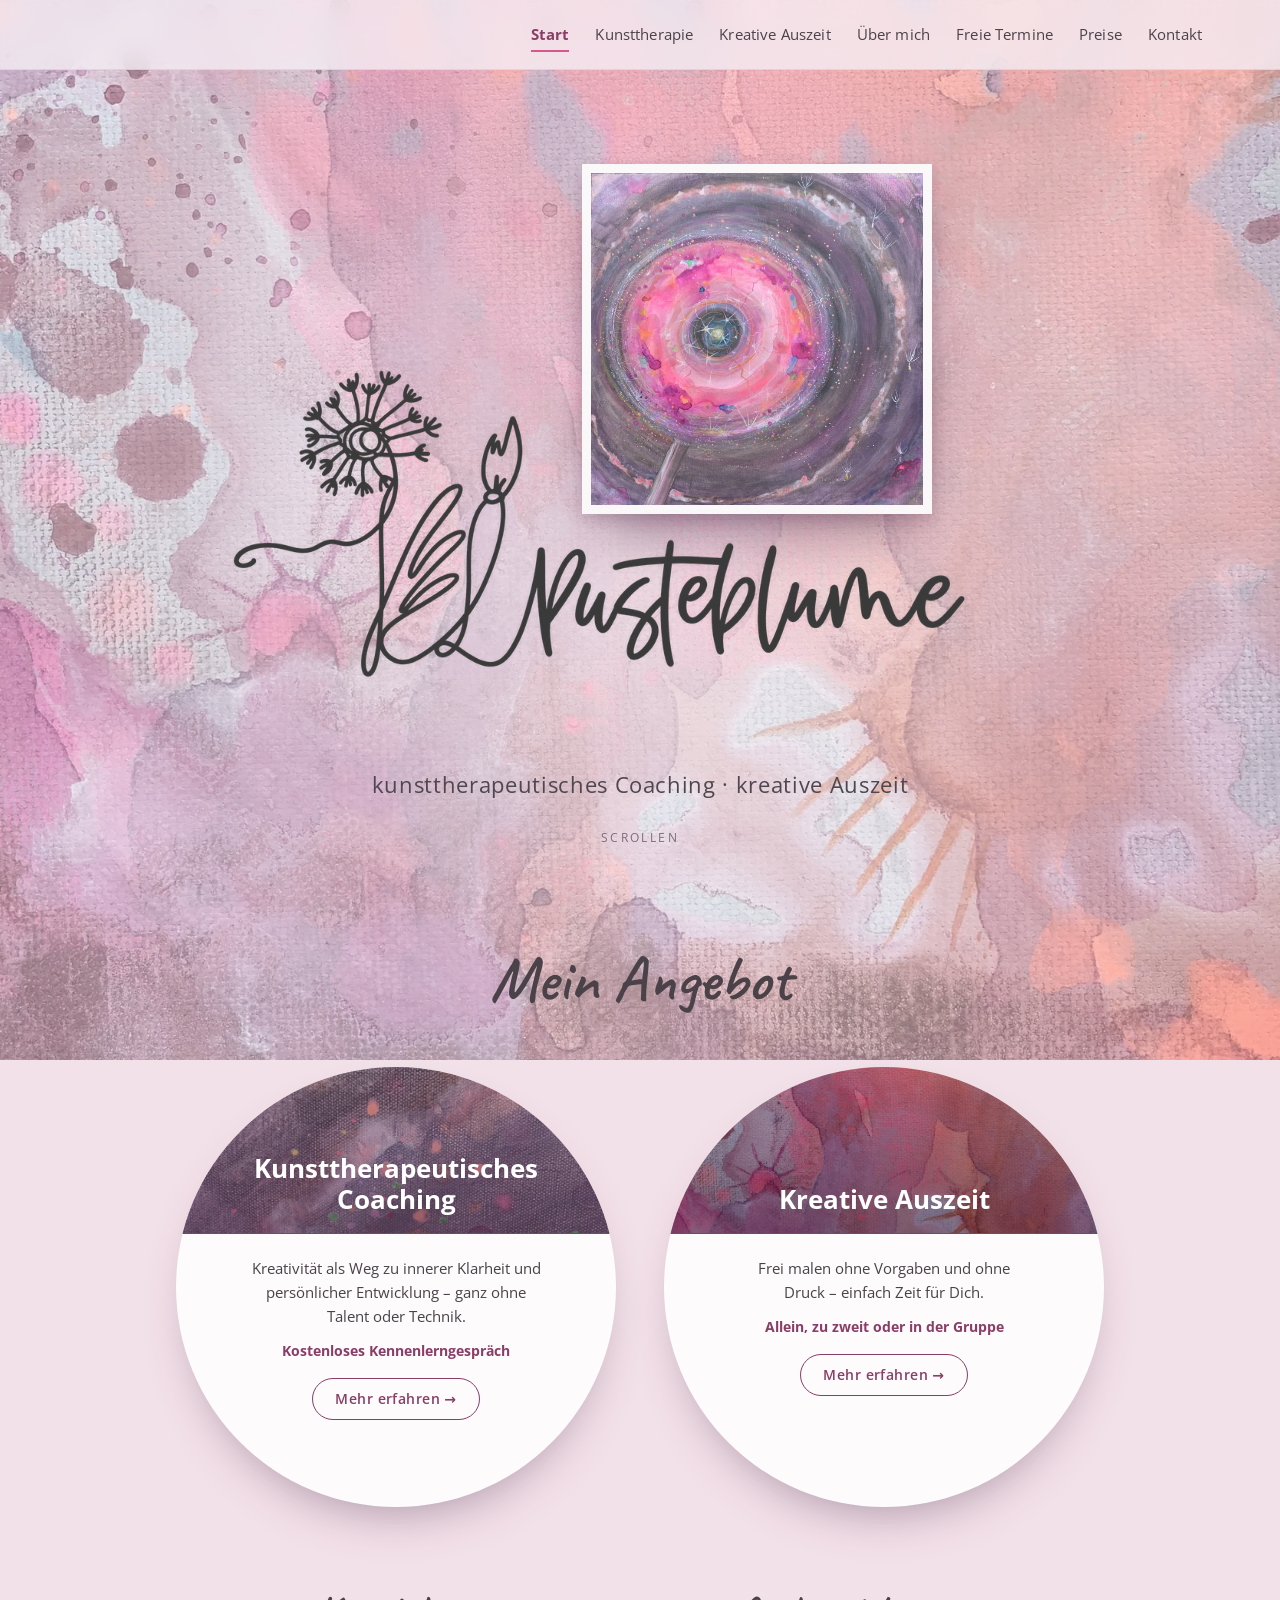
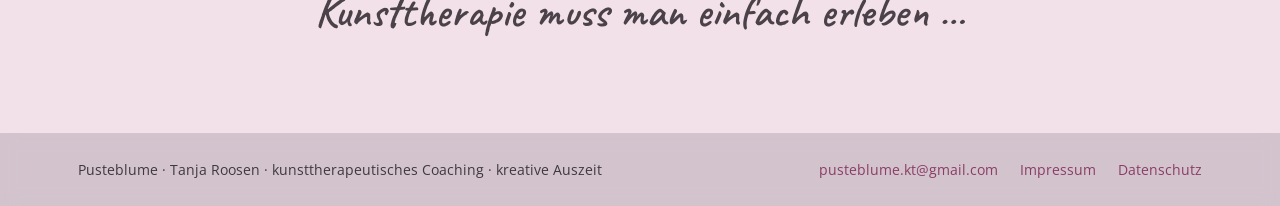
==== commit 5e9de520: "Echte Texte für Kunsttherapie, Kreative Auszeit und Preise; Preisseite neu gestaltet - Kunsttherapie" ====
--- a/index.html
+++ b/index.html
@@ -3,23 +3,25 @@
 <head>
 <meta charset="utf-8">
 <meta name="viewport" content="width=device-width, initial-scale=1, viewport-fit=cover">
-<title>Pusteblume – kunsttherapeutisches Coaching · freies Malen</title>
-<meta name="description" content="Pusteblume – kunsttherapeutisches Coaching und freies Malen mit Tanja Roosen. Kostenloses Infogespräch.">
-<meta property="og:title" content="Pusteblume – kunsttherapeutisches Coaching · freies Malen">
-<meta property="og:description" content="Pusteblume – kunsttherapeutisches Coaching und freies Malen mit Tanja Roosen. Kostenloses Infogespräch.">
+<title>Pusteblume – kunsttherapeutisches Coaching · kreative Auszeit</title>
+<meta name="description" content="Pusteblume – kunsttherapeutisches Coaching und kreative Auszeit mit Tanja Roosen. Kostenloses Kennenlerngespräch.">
+<meta property="og:title" content="Pusteblume – kunsttherapeutisches Coaching · kreative Auszeit">
+<meta property="og:description" content="Pusteblume – kunsttherapeutisches Coaching und kreative Auszeit mit Tanja Roosen. Kostenloses Kennenlerngespräch.">
 <meta property="og:type" content="website">
 <meta property="og:image" content="assets/img/og-image.jpg">
 <meta name="theme-color" content="#f6f0f6">
 <link rel="icon" type="image/png" href="assets/img/favicon.png">
 <link rel="apple-touch-icon" href="assets/img/apple-touch-icon.png">
 <link rel="preload" href="assets/fonts/opensans-latin.woff2" as="font" type="font/woff2" crossorigin>
-<link rel="stylesheet" href="assets/css/style.css?v=8">
+<link rel="stylesheet" href="assets/css/style.css?v=10">
 <script defer src="https://stats.liminal-v.de/script.js" data-website-id="0924e487-20f0-47fb-a260-cd0d172adaa6"></script>
 </head>
 <body>
-<div class="bg" aria-hidden="true"></div>
-<div class="bg-veil" aria-hidden="true"></div>
-<div class="bg-start" aria-hidden="true"></div>
+<div class="bg-fixed" aria-hidden="true">
+  <div class="bg"></div>
+  <div class="bg-veil"></div>
+  <div class="bg-start"></div>
+</div>
 
 <a class="skip-link" href="#inhalt">Zum Inhalt springen</a>
 <div class="page">
@@ -32,7 +34,7 @@
       <nav class="nav" id="nav" aria-label="Hauptnavigation">
         <a href="index.html" aria-current="page">Start</a>
         <a href="kunsttherapie.html">Kunsttherapie</a>
-        <a href="freies-malen.html">Freies Malen</a>
+        <a href="freies-malen.html">Kreative Auszeit</a>
         <a href="ueber-mich.html">Über mich</a>
         <a href="termine.html">Freie Termine</a>
         <a href="preise.html">Preise</a>
@@ -51,7 +53,7 @@
           </div>
           <img class="hero__logo" src="assets/img/logo.webp" alt="Pusteblume" width="1000" height="433">
         </div>
-        <h1 class="hero__tagline">kunsttherapeutisches Coaching · freies Malen</h1>
+        <h1 class="hero__tagline">kunsttherapeutisches Coaching · kreative Auszeit</h1>
       </div>
       <div class="hero__scroll" aria-hidden="true">scrollen</div>
     </section>
@@ -65,19 +67,19 @@
             <h3>Kunsttherapeutisches Coaching</h3>
           </div>
           <div class="offer__body">
-            <p>Durch kreatives Gestalten mehr über Dich selbst erfahren, Ressourcen und Stärken erkennen und neue Perspektiven entdecken.</p>
-            <p class="offer__note">Kostenloses Infogespräch</p>
+            <p>Kreativität als Weg zu innerer Klarheit und persönlicher Entwicklung – ganz ohne Talent oder Technik.</p>
+            <p class="offer__note">Kostenloses Kennenlerngespräch</p>
             <a class="btn btn--outline btn--pill" href="kunsttherapie.html">Mehr erfahren →</a>
           </div>
         </article>
         <article class="offer">
           <div class="offer__head">
             <div class="offer__bg" style="background-image:url('assets/img/aquarell-orange.webp')"></div>
-            <h3>Freies Malen</h3>
+            <h3>Kreative Auszeit</h3>
           </div>
           <div class="offer__body">
-            <p>Gönn Dir Deine kreative Auszeit! Alleine, zu Zweit oder in der Gruppe.</p>
-            <p class="offer__note">Termine auf Anfrage</p>
+            <p>Frei malen ohne Vorgaben und ohne Druck – einfach Zeit für Dich.</p>
+            <p class="offer__note">Allein, zu zweit oder in der Gruppe</p>
             <a class="btn btn--outline btn--pill" href="freies-malen.html">Mehr erfahren →</a>
           </div>
         </article>
@@ -89,7 +91,7 @@
 
   <footer class="site-footer">
     <div class="site-footer__inner">
-      <div>Pusteblume · Tanja Roosen · kunsttherapeutisches Coaching · freies Malen</div>
+      <div>Pusteblume · Tanja Roosen · kunsttherapeutisches Coaching · kreative Auszeit</div>
       <div class="site-footer__links">
         <a href="mailto:pusteblume.kt@gmail.com">pusteblume.kt@gmail.com</a>
         <a href="impressum.html">Impressum</a>
@@ -99,7 +101,7 @@
   </footer>
 </div>
 
-<script src="assets/js/config.js?v=8"></script>
-<script src="assets/js/main.js?v=8"></script>
+<script src="assets/js/config.js?v=10"></script>
+<script src="assets/js/main.js?v=10"></script>
 </body>
 </html>
--- a/assets/css/style.css
+++ b/assets/css/style.css
@@ -94,10 +94,16 @@
 
 /* ---------- Hintergrund ---------- */
 
-/* Ebenen bewusst über den unteren Rand hinaus ziehen: Auf dem Handy bleibt sonst
-   unter der Browserleiste / dem Home-Indikator ein Streifen frei. */
+/* iOS 26 Safari zeichnet fixierte Elemente, die bis zum unteren Rand reichen, nicht
+   unter der schwebenden Leiste, sondern füllt dort eine Volltonfarbe (sichtbarer Rand).
+   Workaround: Der fixierte Container ist niedrig (< 50vh) und die Ebenen ragen
+   sichtbar aus ihm heraus – so wird der Hintergrund bis ganz unten gemalt. */
+.bg-fixed {
+  position: fixed; top: 0; left: 0; right: 0; z-index: 0;
+  height: 1px; overflow: visible; pointer-events: none;
+}
 .bg, .bg-veil, .bg-start {
-  position: fixed; top: 0; left: 0; right: 0; z-index: 0;
+  position: absolute; top: 0; left: 0; right: 0;
   height: calc(100vh + 160px); height: calc(100lvh + 160px);
 }
 .bg { background: url('../img/bg-aquarell-rosa.webp') center / cover no-repeat; }
@@ -267,9 +273,12 @@
 /* ---------- Startseite ---------- */
 
 .hero {
-  min-height: calc(100vh - var(--header-h)); min-height: calc(100svh - var(--header-h));
+  /* Volle Bildschirmhöhe inkl. Bereich hinter der Browserleiste (lvh), damit darunter
+     nichts hervorschaut; der Inhalt wird per padding im sichtbaren Bereich (svh) zentriert. */
+  min-height: calc(100vh - var(--header-h)); min-height: calc(100lvh - var(--header-h));
   display: flex; flex-direction: column; align-items: center; justify-content: center;
-  gap: 12px; padding: 24px 0 60px; position: relative; overflow: hidden;
+  gap: 12px; padding: 24px 0 60px; padding-bottom: calc(60px + 100lvh - 100svh);
+  position: relative; overflow: hidden;
 }
 .hero__content {
   display: flex; flex-direction: column; align-items: center; gap: 20px;
@@ -292,9 +301,9 @@
 /* Handy: weniger Rand, Bild und Logo füllen die Breite besser aus */
 @media (max-width: 640px) {
   .hero__content { width: 100%; padding: 8px 10px; gap: 16px; }
-  .hero__art { aspect-ratio: 100 / 74; }
+  .hero__art { aspect-ratio: 100 / 79; }
   .hero__painting { left: 41%; width: 55%; }
-  .hero__logo { top: 41%; width: 100%; }
+  .hero__logo { top: 45%; width: 100%; }
 }
 .hero__scroll {
   font-size: 12px; letter-spacing: 0.2em; text-transform: uppercase; color: var(--text-muted);
@@ -431,32 +440,146 @@
   .termin .btn { grid-column: 1 / -1; width: 100%; }
 }
 
+/* ---------- Inhaltsblöcke (Kunsttherapie, Kreative Auszeit) ---------- */
+
+.section--intro { padding-bottom: 72px; }
+.art-frame--static { position: static !important; }
+
+.content {
+  max-width: 920px; margin: 0 auto; padding: 0 var(--gutter) 110px;
+  display: flex; flex-direction: column; gap: 72px;
+}
+.block { display: flex; flex-direction: column; gap: 18px; }
+.block__title {
+  margin: 0 0 4px; font-size: clamp(24px, 3.2vw, 30px); line-height: 1.3; font-weight: 700;
+  color: var(--text); text-wrap: balance;
+}
+.block__title--center { text-align: center; }
+.block__intro, .block__outro { text-align: center; max-width: 680px; margin: 0 auto; }
+
+.text-card { background: var(--card); box-shadow: var(--shadow-soft); padding: 40px 44px; }
+
+.benefits {
+  list-style: none; margin: 8px 0; padding: 0;
+  display: flex; flex-wrap: wrap; justify-content: center; gap: 14px;
+}
+.benefits li { flex: 0 1 calc(25% - 11px); min-width: 200px; }
+@media (max-width: 600px) { .benefits li { flex-basis: 100%; } }
+.benefits li {
+  display: flex; gap: 14px; align-items: baseline;
+  background: rgba(253, 251, 252, 0.82); padding: 18px 20px;
+  font-size: 16px; line-height: 1.5; font-weight: 600;
+  box-shadow: 0 12px 28px -22px rgba(70, 40, 70, 0.45);
+}
+.benefits li::before {
+  content: ""; width: 9px; height: 9px; border-radius: 50%; background: var(--dot);
+  flex: none; transform: translateY(-1px);
+}
+
+.notice {
+  margin-top: 8px; padding: 20px 22px; border-left: 3px solid var(--accent);
+  background: rgba(138, 61, 102, 0.06);
+}
+.notice strong { display: block; font-size: 15px; margin-bottom: 6px; color: var(--accent); }
+.notice p { margin: 0; font-size: 15px; line-height: 1.7; color: var(--text-soft); }
+
+.steps {
+  list-style: none; margin: 8px 0 0; padding: 0; counter-reset: step;
+  display: grid; grid-template-columns: repeat(auto-fit, minmax(min(100%, 240px), 1fr)); gap: 20px;
+}
+.steps li {
+  counter-increment: step; position: relative;
+  background: var(--card); box-shadow: var(--shadow-soft); padding: 30px 26px 26px;
+}
+.steps li::before {
+  content: counter(step); display: block; margin-bottom: 10px;
+  font-family: var(--font-script); font-size: 46px; line-height: 1; font-weight: 600; color: var(--dot);
+}
+.steps h3 { margin: 0 0 8px; font-size: 18px; line-height: 1.35; }
+.steps p { margin: 0; font-size: 15.5px; line-height: 1.7; }
+
+.motto {
+  margin: 16px 0 0; text-align: center; font-family: var(--font-script);
+  font-size: clamp(36px, 5vw, 46px); line-height: 1.1; font-weight: 600; color: var(--accent);
+}
+
+.chips { list-style: none; margin: 0; padding: 0; display: flex; flex-wrap: wrap; gap: 10px; }
+.chips li {
+  padding: 7px 16px; border: 1.5px solid rgba(138, 61, 102, 0.4); border-radius: 999px;
+  font-size: 14px; font-weight: 600; color: var(--accent); background: rgba(253, 251, 252, 0.6);
+}
+
+.price-teaser { background: var(--card); box-shadow: var(--shadow-soft); padding: 36px 40px; }
+.price-teaser .tiles { margin: 4px 0 6px; max-width: none; }
+.price-teaser .tile { background: var(--paper); }
+.price-teaser__footer {
+  display: flex; flex-wrap: wrap; gap: 16px; align-items: center; justify-content: space-between;
+}
+.price-teaser__footer p { margin: 0; font-size: 15px; color: var(--text-soft); }
+.price-teaser__footer .btn-row { margin-top: 0; }
+
+@media (max-width: 860px) {
+  .section--intro { padding-bottom: 48px; }
+  .content { gap: 52px; padding-bottom: 72px; }
+  .text-card, .price-teaser { padding: 28px 22px; }
+  .benefits li { font-size: 15.5px; padding: 16px 18px; }
+}
+@media (max-width: 520px) {
+  .price-teaser__footer .btn { width: 100%; }
+}
+
 /* ---------- Preise ---------- */
 
-.price-grid {
-  display: grid; grid-template-columns: repeat(auto-fit, minmax(min(100%, 380px), 1fr));
-  gap: 36px; margin: 40px 0 32px;
-}
-.price-card { background: var(--card); box-shadow: var(--shadow-soft); padding: 30px 30px 14px; }
-.price-card h2 {
-  margin: 0 0 14px; font-family: var(--font-script); font-size: 44px; line-height: 1;
-  font-weight: 600; color: var(--accent);
-}
-.price-list { list-style: none; margin: 0; padding: 0; }
-.price-list li {
-  display: flex; justify-content: space-between; align-items: baseline; gap: 16px;
-  padding: 14px 0; border-top: 1px solid rgba(138, 61, 102, 0.18);
-}
-.price-list .name { display: block; font-size: 16px; font-weight: 600; }
-.price-list .info { display: block; font-size: 14px; color: var(--text-soft); }
-.price-list .price { font-size: 18px; font-weight: 700; white-space: nowrap; }
-.price-footer { display: flex; flex-wrap: wrap; gap: 16px; align-items: center; justify-content: space-between; }
-.price-footer p { margin: 0; font-size: 14px; color: var(--text-soft); }
+.price-offer { margin-top: 56px; }
+.price-offer__head {
+  display: flex; flex-wrap: wrap; align-items: baseline; justify-content: space-between; gap: 6px 20px;
+  margin-bottom: 20px; padding-bottom: 12px; border-bottom: 1.5px solid rgba(138, 61, 102, 0.25);
+}
+.price-offer__head h2 {
+  margin: 0; font-family: var(--font-script); font-weight: 600; line-height: 1.05;
+  font-size: clamp(36px, 5vw, 46px); color: var(--accent);
+}
+.price-offer__head a { font-size: 14px; font-weight: 600; }
+
+.tiles {
+  display: grid; grid-template-columns: repeat(auto-fit, minmax(min(100%, 220px), 1fr)); gap: 20px;
+}
+.tiles--two { grid-template-columns: repeat(auto-fit, minmax(min(100%, 260px), 1fr)); max-width: 760px; }
+.tile {
+  position: relative; display: flex; flex-direction: column; align-items: flex-start;
+  background: var(--card); box-shadow: var(--shadow-soft); padding: 26px 26px 24px;
+  border-top: 3px solid rgba(138, 61, 102, 0.25);
+}
+.tile--featured { border-top-color: var(--dot); }
+.tile__label {
+  font-size: 12.5px; letter-spacing: 0.16em; text-transform: uppercase; font-weight: 700; color: var(--accent);
+}
+.tile__price { margin-top: 10px; font-size: clamp(32px, 4vw, 40px); font-weight: 700; line-height: 1.1; color: var(--text); }
+.tile__unit { margin-top: 4px; font-size: 15px; font-weight: 600; color: var(--text-soft); }
+.tile__text {
+  margin: 14px 0 0; padding-top: 12px; border-top: 1px solid var(--line); align-self: stretch;
+  font-size: 14.5px; line-height: 1.6; color: var(--text-soft);
+}
+
+.facts {
+  list-style: none; margin: 56px 0 0; padding: 0;
+  display: grid; grid-template-columns: repeat(auto-fit, minmax(min(100%, 240px), 1fr)); gap: 20px;
+}
+.facts li { display: flex; flex-direction: column; gap: 4px; padding-left: 22px; position: relative; }
+.facts li::before {
+  content: ""; position: absolute; left: 0; top: 8px;
+  width: 9px; height: 9px; border-radius: 50%; background: var(--dot);
+}
+.facts strong { font-size: 16px; }
+.facts span { font-size: 15px; line-height: 1.6; color: var(--text-soft); }
+
+.cta-box--wide { margin-top: 48px; box-shadow: var(--shadow-soft); }
 
 @media (max-width: 600px) {
-  .price-grid { gap: 20px; margin-top: 28px; }
-  .price-card { padding: 24px 20px 8px; }
-  .price-card h2 { font-size: 40px; }
+  .price-offer { margin-top: 40px; }
+  .tiles { gap: 14px; }
+  .tile { padding: 22px 20px 20px; }
+  .facts { margin-top: 40px; gap: 16px; }
 }
 
 /* ---------- Kontakt ---------- */
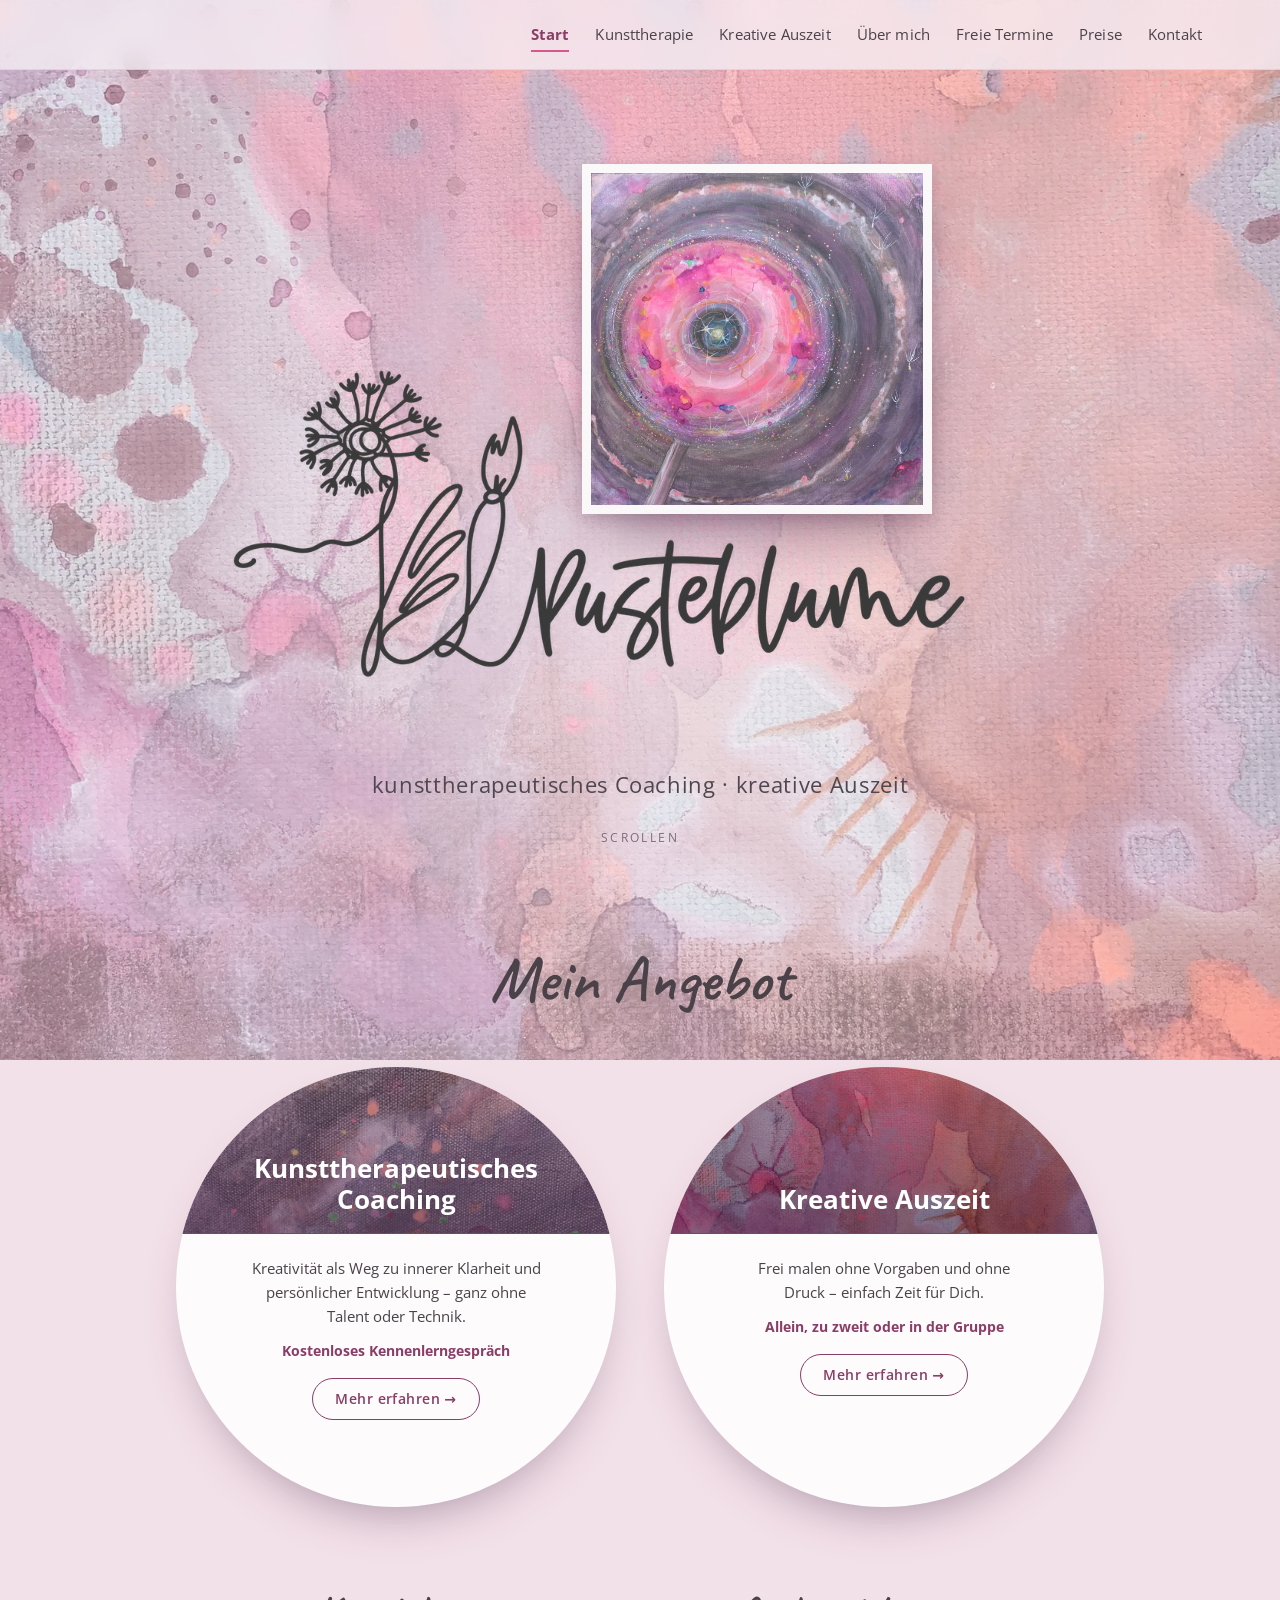
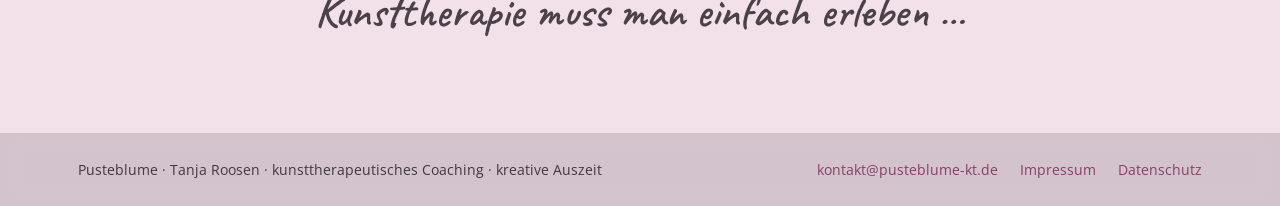
==== commit 4367e87e: "E-Mail-Adresse auf der Website: kontakt@pusteblume-kt.de statt Gmail Footer, Kontakt, Impressum, Dat" ====
--- a/index.html
+++ b/index.html
@@ -13,7 +13,7 @@
 <link rel="icon" type="image/png" href="assets/img/favicon.png">
 <link rel="apple-touch-icon" href="assets/img/apple-touch-icon.png">
 <link rel="preload" href="assets/fonts/opensans-latin.woff2" as="font" type="font/woff2" crossorigin>
-<link rel="stylesheet" href="assets/css/style.css?v=10">
+<link rel="stylesheet" href="assets/css/style.css?v=11">
 <script defer src="https://stats.liminal-v.de/script.js" data-website-id="0924e487-20f0-47fb-a260-cd0d172adaa6"></script>
 </head>
 <body>
@@ -93,7 +93,7 @@
     <div class="site-footer__inner">
       <div>Pusteblume · Tanja Roosen · kunsttherapeutisches Coaching · kreative Auszeit</div>
       <div class="site-footer__links">
-        <a href="mailto:pusteblume.kt@gmail.com">pusteblume.kt@gmail.com</a>
+        <a href="mailto:kontakt@pusteblume-kt.de">kontakt@pusteblume-kt.de</a>
         <a href="impressum.html">Impressum</a>
         <a href="datenschutz.html">Datenschutz</a>
       </div>
--- a/assets/css/style.css
+++ b/assets/css/style.css
@@ -459,21 +459,35 @@
 
 .text-card { background: var(--card); box-shadow: var(--shadow-soft); padding: 40px 44px; }
 
+/* „Was kann Kunsttherapie bewirken?“ – eine Karte, Satzanfang in Schreibschrift, Punkte in zwei Spalten */
+.benefits-card {
+  margin: 4px 0 8px; padding: 34px 44px 22px;
+  background: var(--card); box-shadow: var(--shadow-soft);
+  border-top: 3px solid var(--dot);
+}
+.benefits-card__lead {
+  margin: 0 0 6px; font-family: var(--font-script); font-weight: 600;
+  font-size: clamp(28px, 3.6vw, 34px); line-height: 1.2; color: var(--accent);
+}
 .benefits {
-  list-style: none; margin: 8px 0; padding: 0;
-  display: flex; flex-wrap: wrap; justify-content: center; gap: 14px;
-}
-.benefits li { flex: 0 1 calc(25% - 11px); min-width: 200px; }
-@media (max-width: 600px) { .benefits li { flex-basis: 100%; } }
+  list-style: none; margin: 0; padding: 0;
+  columns: 2; column-gap: 48px;
+}
 .benefits li {
-  display: flex; gap: 14px; align-items: baseline;
-  background: rgba(253, 251, 252, 0.82); padding: 18px 20px;
-  font-size: 16px; line-height: 1.5; font-weight: 600;
-  box-shadow: 0 12px 28px -22px rgba(70, 40, 70, 0.45);
-}
+  display: flex; gap: 14px; align-items: baseline; break-inside: avoid;
+  padding: 15px 0; border-bottom: 1px solid var(--line);
+  font-size: 17px; line-height: 1.55;
+}
+/* 4 Punkte links, 3 rechts; letzte Zeile jeder Spalte ohne Trennlinie */
+.benefits li:nth-child(4) { break-after: column; }
+.benefits li:nth-child(4), .benefits li:last-child { border-bottom: 0; }
 .benefits li::before {
-  content: ""; width: 9px; height: 9px; border-radius: 50%; background: var(--dot);
-  flex: none; transform: translateY(-1px);
+  content: ""; width: 8px; height: 8px; border-radius: 50%; background: var(--dot);
+  flex: none; transform: translateY(-2px);
+}
+@media (max-width: 700px) {
+  .benefits { columns: 1; }
+  .benefits li:nth-child(4) { break-after: auto; border-bottom: 1px solid var(--line); }
 }
 
 .notice {
@@ -522,7 +536,8 @@
   .section--intro { padding-bottom: 48px; }
   .content { gap: 52px; padding-bottom: 72px; }
   .text-card, .price-teaser { padding: 28px 22px; }
-  .benefits li { font-size: 15.5px; padding: 16px 18px; }
+  .benefits-card { padding: 26px 22px 12px; }
+  .benefits li { font-size: 16px; padding: 13px 0; }
 }
 @media (max-width: 520px) {
   .price-teaser__footer .btn { width: 100%; }
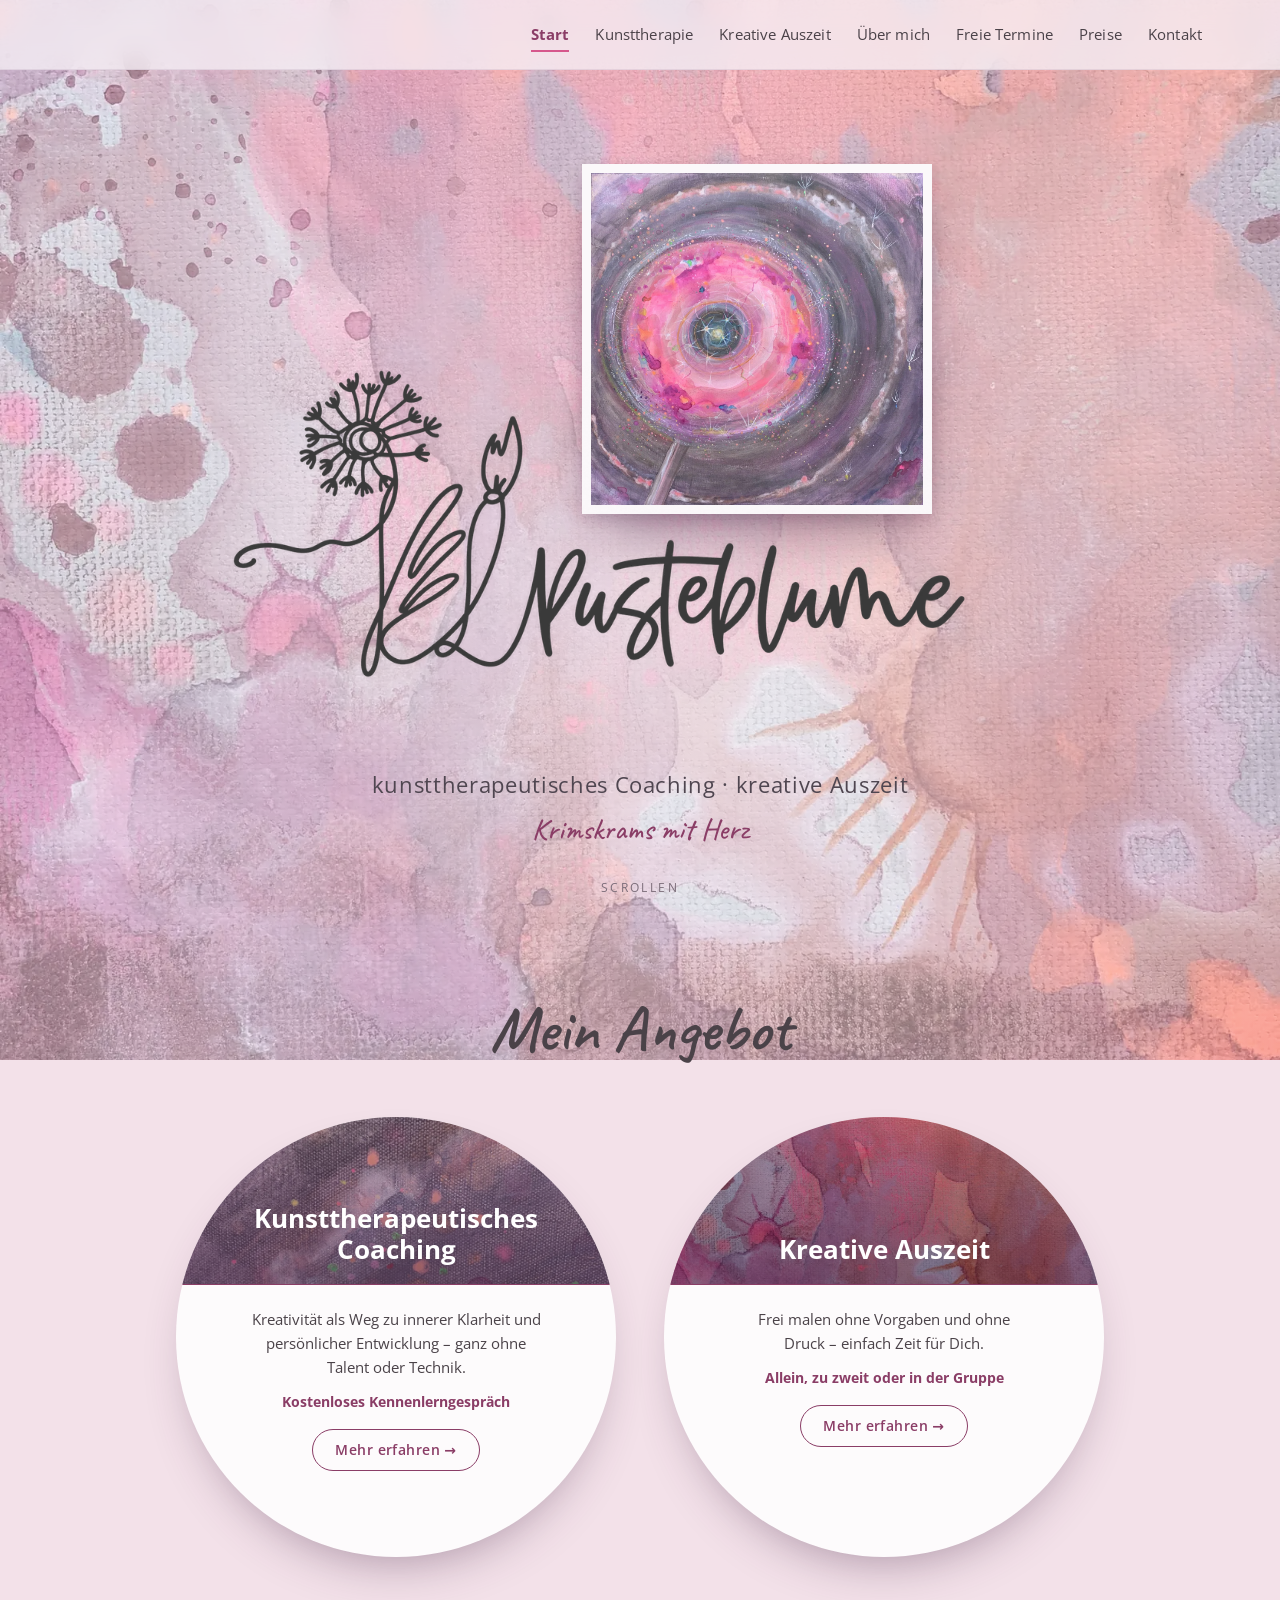
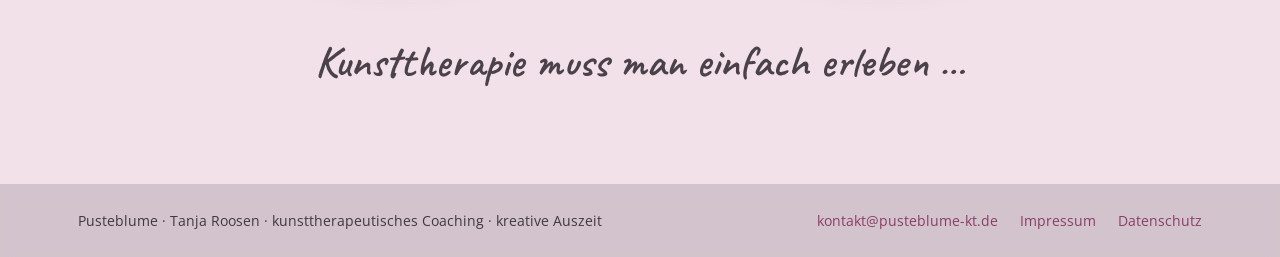
==== commit 1ef8535c: "Startseite: Krimskrams mit Herz; Preise: Leinwand raus, Kennenlerngespräch nur beim Coaching; neuer " ====
--- a/index.html
+++ b/index.html
@@ -13,7 +13,7 @@
 <link rel="icon" type="image/png" href="assets/img/favicon.png">
 <link rel="apple-touch-icon" href="assets/img/apple-touch-icon.png">
 <link rel="preload" href="assets/fonts/opensans-latin.woff2" as="font" type="font/woff2" crossorigin>
-<link rel="stylesheet" href="assets/css/style.css?v=11">
+<link rel="stylesheet" href="assets/css/style.css?v=12">
 <script defer src="https://stats.liminal-v.de/script.js" data-website-id="0924e487-20f0-47fb-a260-cd0d172adaa6"></script>
 </head>
 <body>
@@ -53,7 +53,7 @@
           </div>
           <img class="hero__logo" src="assets/img/logo.webp" alt="Pusteblume" width="1000" height="433">
         </div>
-        <h1 class="hero__tagline">kunsttherapeutisches Coaching · kreative Auszeit</h1>
+        <h1 class="hero__tagline">kunsttherapeutisches Coaching · kreative Auszeit<span class="hero__tagline-sub">Krimskrams mit Herz</span></h1>
       </div>
       <div class="hero__scroll" aria-hidden="true">scrollen</div>
     </section>
--- a/assets/css/style.css
+++ b/assets/css/style.css
@@ -298,6 +298,7 @@
   margin: 0; font-weight: 400;
   font-size: clamp(15px, 2.2vw, 22px); letter-spacing: 0.03em; color: #4f4650; text-align: center;
 }
+.hero__tagline-sub { display: block; margin-top: 6px; font-family: var(--font-script); font-size: 1.35em; letter-spacing: 0; color: var(--accent); }
 /* Handy: weniger Rand, Bild und Logo füllen die Breite besser aus */
 @media (max-width: 640px) {
   .hero__content { width: 100%; padding: 8px 10px; gap: 16px; }
